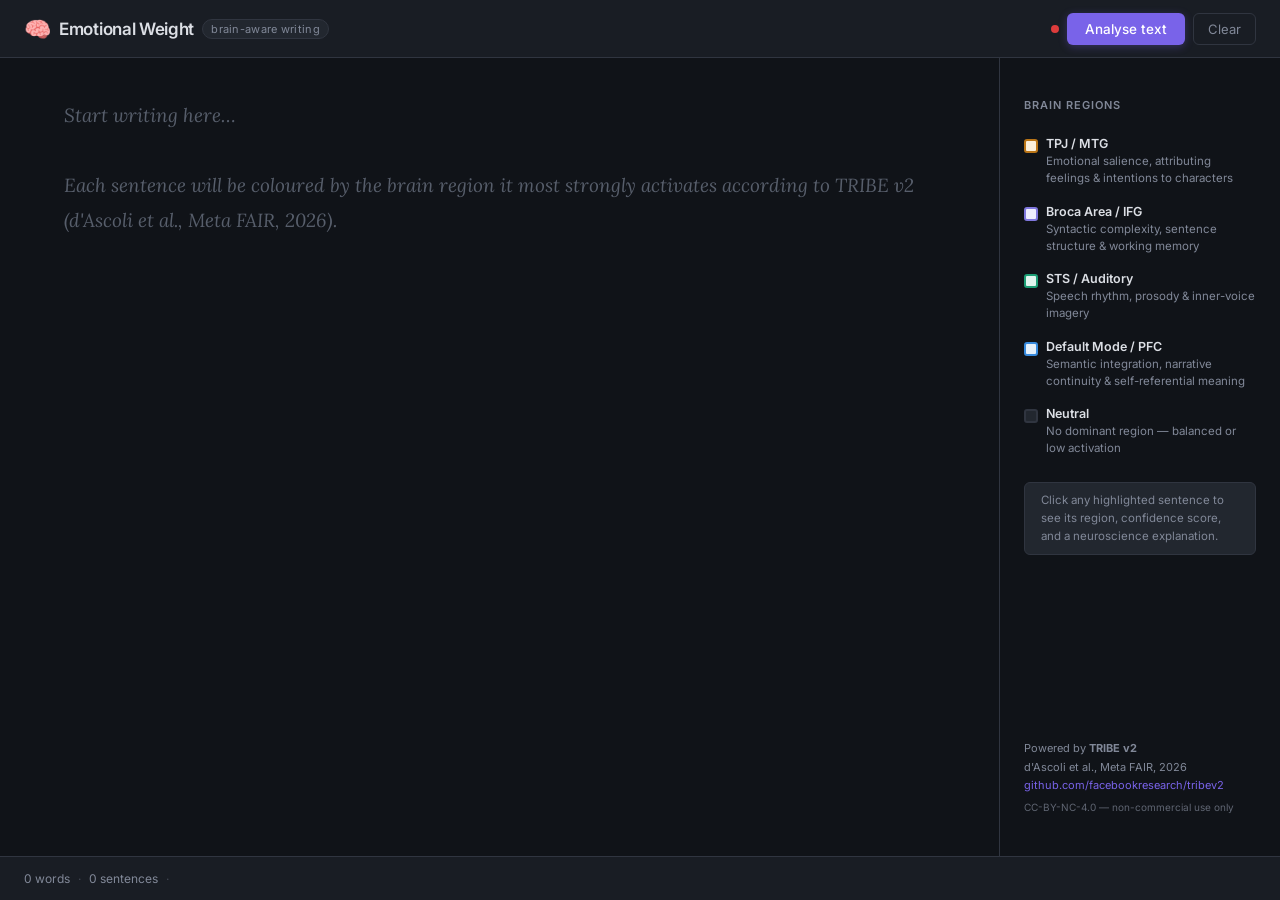
==== frontend/index.html @ 8e0008c5 "init: project scaffold, ROI atlas map, and static frontend shell" ====
<!DOCTYPE html>
<html lang="en">
<head>
  <meta charset="UTF-8" />
  <meta name="viewport" content="width=device-width, initial-scale=1.0" />
  <meta name="description" content="Emotional Weight — a brain-aware writing tool that uses TRIBE v2 to reveal which cortical regions your sentences activate." />
  <title>Emotional Weight — Brain-Aware Text Editor</title>
  <link rel="preconnect" href="https://fonts.googleapis.com" />
  <link rel="preconnect" href="https://fonts.gstatic.com" crossorigin />
  <link href="https://fonts.googleapis.com/css2?family=Inter:wght@300;400;500;600&family=Lora:ital,wght@0,400;0,500;1,400&display=swap" rel="stylesheet" />
  <link rel="stylesheet" href="style.css" />
</head>
<body>

  <!-- ── Header ──────────────────────────────────────────────────────────── -->
  <header class="app-header" role="banner">
    <div class="header-inner">
      <div class="brand">
        <span class="brand-icon" aria-hidden="true">🧠</span>
        <span class="brand-name">Emotional Weight</span>
        <span class="brand-tag">brain-aware writing</span>
      </div>
      <div class="header-actions">
        <span id="status-indicator" class="status-dot status-idle" title="Backend status"></span>
        <button id="btn-analyse" class="btn-primary" onclick="analyse()" aria-label="Analyse text for brain region activation">
          Analyse text
        </button>
        <button id="btn-clear" class="btn-ghost" onclick="clearEditor()" aria-label="Clear editor and reset highlights">
          Clear
        </button>
      </div>
    </div>
  </header>

  <!-- ── Main content area ────────────────────────────────────────────────── -->
  <main class="app-body" role="main">

    <!-- Writing panel -->
    <section class="writing-panel" aria-label="Text editor">

      <!-- Textarea (shown before analysis) -->
      <div id="editor-wrapper" class="editor-wrapper">
        <textarea
          id="editor"
          class="editor-textarea"
          placeholder="Start writing here…&#10;&#10;Each sentence will be coloured by the brain region it most strongly activates according to TRIBE v2 (d'Ascoli et al., Meta FAIR, 2026)."
          aria-label="Writing area"
          spellcheck="true"
        ></textarea>
      </div>

      <!-- Highlighted output (shown after analysis) -->
      <div id="output-wrapper" class="output-wrapper hidden" aria-live="polite" aria-label="Highlighted analysis output">
        <div id="output" class="output-content"></div>
        <button class="btn-ghost btn-edit" id="btn-edit" onclick="returnToEditor()" aria-label="Return to editing mode">
          ← Edit text
        </button>
      </div>

      <!-- Loading overlay -->
      <div id="loading-overlay" class="loading-overlay hidden" role="status" aria-label="Analysing text">
        <div class="spinner" aria-hidden="true"></div>
        <p class="loading-text">Running TRIBE v2…</p>
        <p class="loading-sub">Predicting cortical activation across 20,484 fsaverage5 vertices</p>
      </div>

    </section>

    <!-- Legend panel -->
    <aside class="legend-panel" role="complementary" aria-label="Brain region legend">
      <h2 class="legend-title">Brain Regions</h2>

      <ul class="legend-list" role="list">

        <li class="legend-item">
          <span class="legend-swatch swatch-tpj" aria-hidden="true"></span>
          <div class="legend-text">
            <strong class="legend-region">TPJ / MTG</strong>
            <span class="legend-desc">Emotional salience, attributing feelings &amp; intentions to characters</span>
          </div>
        </li>

        <li class="legend-item">
          <span class="legend-swatch swatch-broca" aria-hidden="true"></span>
          <div class="legend-text">
            <strong class="legend-region">Broca Area / IFG</strong>
            <span class="legend-desc">Syntactic complexity, sentence structure &amp; working memory</span>
          </div>
        </li>

        <li class="legend-item">
          <span class="legend-swatch swatch-sts" aria-hidden="true"></span>
          <div class="legend-text">
            <strong class="legend-region">STS / Auditory</strong>
            <span class="legend-desc">Speech rhythm, prosody &amp; inner-voice imagery</span>
          </div>
        </li>

        <li class="legend-item">
          <span class="legend-swatch swatch-dmn" aria-hidden="true"></span>
          <div class="legend-text">
            <strong class="legend-region">Default Mode / PFC</strong>
            <span class="legend-desc">Semantic integration, narrative continuity &amp; self-referential meaning</span>
          </div>
        </li>

        <li class="legend-item">
          <span class="legend-swatch swatch-neutral" aria-hidden="true"></span>
          <div class="legend-text">
            <strong class="legend-region">Neutral</strong>
            <span class="legend-desc">No dominant region — balanced or low activation</span>
          </div>
        </li>

      </ul>

      <div class="legend-note">
        <p>Click any highlighted sentence to see its region, confidence score, and a neuroscience explanation.</p>
      </div>

      <div class="legend-credit">
        <p>Powered by <strong>TRIBE v2</strong><br />d'Ascoli et al., Meta FAIR, 2026<br />
        <a href="https://github.com/facebookresearch/tribev2" target="_blank" rel="noopener" class="credit-link">github.com/facebookresearch/tribev2</a></p>
        <p class="license-note">CC-BY-NC-4.0 — non-commercial use only</p>
      </div>
    </aside>
  </main>

  <!-- ── Footer ───────────────────────────────────────────────────────────── -->
  <footer class="app-footer" role="contentinfo">
    <span id="word-count">0 words</span>
    <span class="footer-sep" aria-hidden="true">·</span>
    <span id="sentence-count">0 sentences</span>
    <span class="footer-sep" aria-hidden="true">·</span>
    <span id="region-summary" class="region-summary"></span>
  </footer>

  <!-- ── Tooltip / Popover ─────────────────────────────────────────────────── -->
  <div id="sentence-tooltip" class="sentence-tooltip hidden" role="dialog" aria-modal="false" aria-label="Sentence brain region details">
    <button class="tooltip-close" id="tooltip-close-btn" onclick="closeTooltip()" aria-label="Close tooltip">×</button>
    <div class="tooltip-region" id="tooltip-region-name"></div>
    <div class="tooltip-confidence" id="tooltip-confidence"></div>
    <p class="tooltip-explanation" id="tooltip-explanation"></p>
  </div>

  <script src="app.js"></script>
</body>
</html>
---- frontend/style.css ----
/* ============================================================
   Emotional Weight — Design System & Stylesheet
   ============================================================
   Typography : Inter (UI) + Lora (writing area — serif for prose)
   Color system: HSL-based tokens, dark-mode-ready
   ============================================================ */

/* ── Custom Properties (Design Tokens) ────────────────────── */
:root {
  /* Palette */
  --c-bg:            hsl(220, 20%, 8%);
  --c-surface:       hsl(220, 18%, 12%);
  --c-surface-2:     hsl(220, 16%, 16%);
  --c-border:        hsl(220, 14%, 22%);
  --c-text:          hsl(220, 15%, 88%);
  --c-text-muted:    hsl(220, 10%, 55%);
  --c-accent:        hsl(250, 75%, 65%);
  --c-accent-hover:  hsl(250, 80%, 72%);

  /* Region highlight tokens */
  --tpj-bg:          #FAEEDA;
  --tpj-border:      #BA7517;
  --tpj-text:        #5C3806;
  --broca-bg:        #EEEDFE;
  --broca-border:    #7F77DD;
  --broca-text:      #3B3584;
  --sts-bg:          #E1F5EE;
  --sts-border:      #1D9E75;
  --sts-text:        #0D5F45;
  --dmn-bg:          #E6F1FB;
  --dmn-border:      #378ADD;
  --dmn-text:        #1A4D80;

  /* Spacing */
  --sp-xs:   4px;
  --sp-sm:   8px;
  --sp-md:   16px;
  --sp-lg:   24px;
  --sp-xl:   40px;

  /* Typography */
  --font-ui:    'Inter', system-ui, sans-serif;
  --font-prose: 'Lora', Georgia, serif;

  /* Radii */
  --r-sm:  6px;
  --r-md:  10px;
  --r-lg:  16px;

  /* Transitions */
  --t-fast:  0.12s ease;
  --t-base:  0.22s ease;
}

/* ── Reset ────────────────────────────────────────────────── */
*, *::before, *::after { box-sizing: border-box; margin: 0; padding: 0; }

html { height: 100%; scroll-behavior: smooth; }

body {
  font-family: var(--font-ui);
  background: var(--c-bg);
  color: var(--c-text);
  min-height: 100vh;
  display: flex;
  flex-direction: column;
  -webkit-font-smoothing: antialiased;
}

/* ── Header ─────────────────────────────────────────────────── */
.app-header {
  position: sticky;
  top: 0;
  z-index: 100;
  background: var(--c-surface);
  border-bottom: 1px solid var(--c-border);
  padding: 0 var(--sp-lg);
  height: 58px;
  backdrop-filter: blur(12px);
  -webkit-backdrop-filter: blur(12px);
}

.header-inner {
  display: flex;
  align-items: center;
  justify-content: space-between;
  height: 100%;
  max-width: 1400px;
  margin: 0 auto;
  width: 100%;
}

.brand {
  display: flex;
  align-items: center;
  gap: var(--sp-sm);
}

.brand-icon { font-size: 22px; }

.brand-name {
  font-size: 17px;
  font-weight: 600;
  letter-spacing: -0.3px;
  color: var(--c-text);
}

.brand-tag {
  font-size: 11px;
  font-weight: 400;
  color: var(--c-text-muted);
  background: var(--c-surface-2);
  padding: 2px 8px;
  border-radius: 20px;
  border: 1px solid var(--c-border);
  letter-spacing: 0.3px;
  text-transform: lowercase;
}

.header-actions {
  display: flex;
  align-items: center;
  gap: var(--sp-sm);
}

/* ── Status Dot ─────────────────────────────────────────────── */
.status-dot {
  width: 8px;
  height: 8px;
  border-radius: 50%;
  display: inline-block;
  cursor: help;
  transition: background var(--t-base);
}
.status-idle    { background: var(--c-border); }
.status-loading { background: hsl(40, 90%, 55%); animation: pulse-dot 1.2s infinite; }
.status-ready   { background: hsl(150, 70%, 45%); }
.status-offline { background: hsl(0, 70%, 55%); }

@keyframes pulse-dot {
  0%, 100% { opacity: 1; }
  50%       { opacity: 0.35; }
}

/* ── Buttons ────────────────────────────────────────────────── */
.btn-primary {
  background: var(--c-accent);
  color: white;
  border: none;
  border-radius: var(--r-sm);
  padding: 8px 18px;
  font-family: var(--font-ui);
  font-size: 13.5px;
  font-weight: 500;
  cursor: pointer;
  transition: background var(--t-fast), transform var(--t-fast), box-shadow var(--t-fast);
  box-shadow: 0 2px 8px hsl(250 75% 65% / 0.3);
}
.btn-primary:hover  { background: var(--c-accent-hover); transform: translateY(-1px); box-shadow: 0 4px 16px hsl(250 75% 65% / 0.4); }
.btn-primary:active { transform: translateY(0); }
.btn-primary:disabled { opacity: 0.5; cursor: not-allowed; transform: none; }

.btn-ghost {
  background: transparent;
  color: var(--c-text-muted);
  border: 1px solid var(--c-border);
  border-radius: var(--r-sm);
  padding: 7px 14px;
  font-family: var(--font-ui);
  font-size: 13px;
  cursor: pointer;
  transition: color var(--t-fast), border-color var(--t-fast), background var(--t-fast);
}
.btn-ghost:hover {
  color: var(--c-text);
  border-color: var(--c-text-muted);
  background: var(--c-surface-2);
}
.btn-edit {
  display: block;
  margin: var(--sp-lg) auto 0;
}

/* ── Main body layout ────────────────────────────────────────── */
.app-body {
  display: grid;
  grid-template-columns: 1fr 280px;
  gap: 0;
  flex: 1;
  max-width: 1400px;
  width: 100%;
  margin: 0 auto;
}

/* ── Writing Panel ──────────────────────────────────────────── */
.writing-panel {
  position: relative;
  border-right: 1px solid var(--c-border);
  display: flex;
  flex-direction: column;
  min-height: calc(100vh - 58px - 44px); /* viewport minus header & footer */
}

.editor-wrapper, .output-wrapper {
  flex: 1;
  display: flex;
  flex-direction: column;
  padding: var(--sp-xl) clamp(var(--sp-lg), 5vw, 80px);
}

.editor-textarea {
  flex: 1;
  width: 100%;
  min-height: 480px;
  background: transparent;
  border: none;
  outline: none;
  resize: none;
  font-family: var(--font-prose);
  font-size: 19px;
  line-height: 1.85;
  color: var(--c-text);
  caret-color: var(--c-accent);
}
.editor-textarea::placeholder {
  color: hsl(220, 10%, 38%);
  font-style: italic;
}

/* ── Highlighted output ─────────────────────────────────────── */
.output-content {
  font-family: var(--font-prose);
  font-size: 19px;
  line-height: 1.85;
  color: hsl(0, 0%, 15%);  /* dark text on light highlights */
}

.sentence-span {
  display: inline;
  border-radius: 3px;
  padding: 2px 1px;
  cursor: pointer;
  transition: filter var(--t-fast), box-shadow var(--t-fast);
  border-left: 3px solid transparent;
  padding-left: 4px;
}
.sentence-span:hover { filter: brightness(0.93); box-shadow: 0 1px 6px rgba(0,0,0,0.12); }
.sentence-span:focus-visible { outline: 2px solid var(--c-accent); outline-offset: 2px; }

/* Region highlight classes */
.region-tpj {
  background: var(--tpj-bg);
  border-left-color: var(--tpj-border);
  color: var(--tpj-text);
}
.region-broca {
  background: var(--broca-bg);
  border-left-color: var(--broca-border);
  color: var(--broca-text);
}
.region-sts {
  background: var(--sts-bg);
  border-left-color: var(--sts-border);
  color: var(--sts-text);
}
.region-dmn {
  background: var(--dmn-bg);
  border-left-color: var(--dmn-border);
  color: var(--dmn-text);
}

/* ── Loading overlay ────────────────────────────────────────── */
.loading-overlay {
  position: absolute;
  inset: 0;
  background: hsl(220, 20%, 8%, 0.88);
  backdrop-filter: blur(6px);
  display: flex;
  flex-direction: column;
  align-items: center;
  justify-content: center;
  gap: var(--sp-md);
  z-index: 50;
}

.spinner {
  width: 44px;
  height: 44px;
  border: 3px solid var(--c-border);
  border-top-color: var(--c-accent);
  border-radius: 50%;
  animation: spin 0.8s linear infinite;
}
@keyframes spin { to { transform: rotate(360deg); } }

.loading-text {
  font-size: 16px;
  font-weight: 500;
  color: var(--c-text);
}
.loading-sub {
  font-size: 12px;
  color: var(--c-text-muted);
  text-align: center;
  max-width: 280px;
}

/* ── Legend panel ───────────────────────────────────────────── */
.legend-panel {
  padding: var(--sp-xl) var(--sp-lg);
  display: flex;
  flex-direction: column;
  gap: var(--sp-lg);
}

.legend-title {
  font-size: 11px;
  font-weight: 600;
  text-transform: uppercase;
  letter-spacing: 1px;
  color: var(--c-text-muted);
}

.legend-list {
  list-style: none;
  display: flex;
  flex-direction: column;
  gap: var(--sp-md);
}

.legend-item {
  display: flex;
  align-items: flex-start;
  gap: var(--sp-sm);
}

.legend-swatch {
  width: 14px;
  height: 14px;
  border-radius: 3px;
  flex-shrink: 0;
  margin-top: 3px;
  border: 2px solid transparent;
}
.swatch-tpj     { background: var(--tpj-bg);    border-color: var(--tpj-border); }
.swatch-broca   { background: var(--broca-bg);  border-color: var(--broca-border); }
.swatch-sts     { background: var(--sts-bg);    border-color: var(--sts-border); }
.swatch-dmn     { background: var(--dmn-bg);    border-color: var(--dmn-border); }
.swatch-neutral { background: var(--c-surface-2); border-color: var(--c-border); }

.legend-text { display: flex; flex-direction: column; gap: 2px; }

.legend-region {
  font-size: 12.5px;
  font-weight: 600;
  color: var(--c-text);
}
.legend-desc {
  font-size: 11.5px;
  color: var(--c-text-muted);
  line-height: 1.5;
}

.legend-note {
  background: var(--c-surface-2);
  border: 1px solid var(--c-border);
  border-radius: var(--r-sm);
  padding: var(--sp-sm) var(--sp-md);
  font-size: 11.5px;
  color: var(--c-text-muted);
  line-height: 1.6;
}

.legend-credit {
  margin-top: auto;
  font-size: 11px;
  color: var(--c-text-muted);
  line-height: 1.7;
}
.credit-link {
  color: var(--c-accent);
  text-decoration: none;
}
.credit-link:hover { text-decoration: underline; }
.license-note {
  margin-top: 4px;
  font-size: 10px;
  opacity: 0.7;
}

/* ── Footer ─────────────────────────────────────────────────── */
.app-footer {
  height: 44px;
  border-top: 1px solid var(--c-border);
  background: var(--c-surface);
  display: flex;
  align-items: center;
  padding: 0 var(--sp-lg);
  gap: var(--sp-sm);
  font-size: 12px;
  color: var(--c-text-muted);
  position: sticky;
  bottom: 0;
}
.footer-sep { opacity: 0.4; }
.region-summary { margin-left: auto; font-size: 11px; }

/* ── Sentence Tooltip / Popover ─────────────────────────────── */
.sentence-tooltip {
  position: absolute;
  z-index: 200;
  background: white;
  border: 1px solid var(--c-border);
  border-radius: var(--r-md);
  padding: var(--sp-md);
  max-width: 320px;
  box-shadow: 0 8px 32px rgba(0,0,0,0.22);
  animation: tooltip-in var(--t-base) ease;
}
@keyframes tooltip-in {
  from { opacity: 0; transform: translateY(6px); }
  to   { opacity: 1; transform: translateY(0); }
}
.tooltip-close {
  position: absolute;
  top: 8px; right: 10px;
  background: none; border: none;
  font-size: 18px; cursor: pointer;
  color: hsl(0,0%,55%);
  line-height: 1;
}
.tooltip-close:hover { color: hsl(0,0%,20%); }
.tooltip-region {
  font-size: 13px;
  font-weight: 600;
  color: hsl(250, 50%, 35%);
  margin-bottom: 2px;
  padding-right: 20px;
}
.tooltip-confidence {
  font-size: 11.5px;
  color: hsl(0,0%,55%);
  margin-bottom: var(--sp-sm);
  font-variant-numeric: tabular-nums;
}
.tooltip-explanation {
  font-size: 13px;
  line-height: 1.65;
  color: hsl(0,0%,25%);
}

/* ── Utility ─────────────────────────────────────────────────── */
.hidden { display: none !important; }
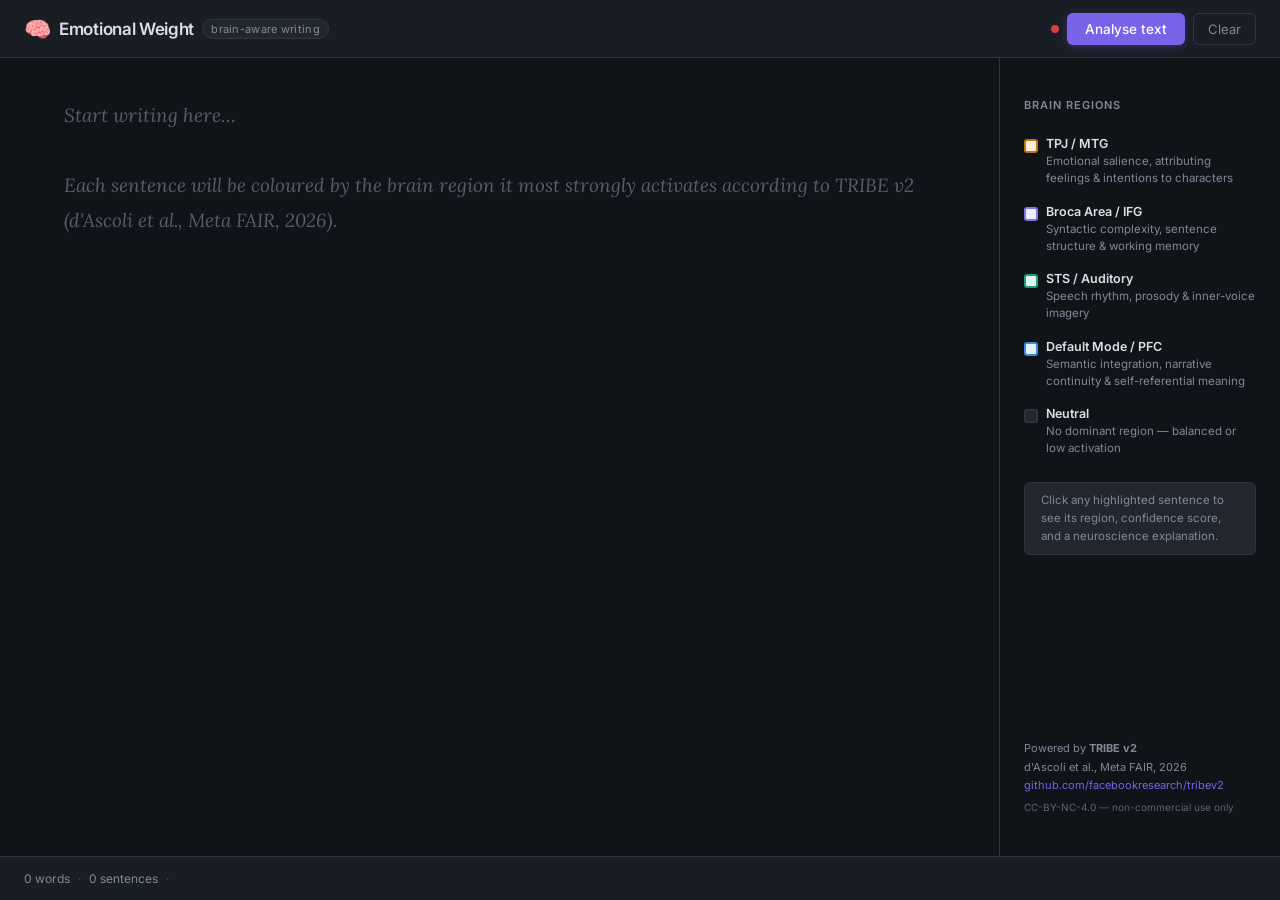
==== commit 56ba6b81: "fix: switch to free CPU tier -- torch.no_grad, OMP threads, 5-sentence cap, CPU UX notices" ====
--- a/frontend/index.html
+++ b/frontend/index.html
@@ -32,6 +32,12 @@
     </div>
   </header>
 
+  <!-- ── Error banner (shown on API failure) ──────────────────────────────── -->
+  <div id="error-banner" class="error-banner hidden" role="alert" aria-live="assertive">
+    <p id="error-message"></p>
+    <button class="error-dismiss" onclick="dismissError()" aria-label="Dismiss error">×</button>
+  </div>
+
   <!-- ── Main content area ────────────────────────────────────────────────── -->
   <main class="app-body" role="main">
 
@@ -60,8 +66,8 @@
       <!-- Loading overlay -->
       <div id="loading-overlay" class="loading-overlay hidden" role="status" aria-label="Analysing text">
         <div class="spinner" aria-hidden="true"></div>
-        <p class="loading-text">Running TRIBE v2…</p>
-        <p class="loading-sub">Predicting cortical activation across 20,484 fsaverage5 vertices</p>
+        <p class="loading-text">Running TRIBE v2 on CPU…</p>
+        <p class="loading-sub">Predicting cortical activation across 20,484 vertices · ~60–120 s per sentence on free CPU</p>
       </div>
 
     </section>
--- a/frontend/style.css
+++ b/frontend/style.css
@@ -228,24 +228,54 @@
 }
 
 /* ── Highlighted output ─────────────────────────────────────── */
+
+/*
+  The output wrapper uses a light background so that:
+  - Neutral sentences (no highlight) remain readable (dark text on off-white)
+  - Coloured highlight spans blend naturally with the content area
+*/
+.output-wrapper {
+  background: hsl(220, 20%, 97%);
+  border-radius: var(--r-lg) var(--r-lg) 0 0;
+  margin: var(--sp-lg) var(--sp-lg) 0;
+  border: 1px solid hsl(220, 20%, 88%);
+  border-bottom: none;
+}
+
 .output-content {
   font-family: var(--font-prose);
   font-size: 19px;
-  line-height: 1.85;
-  color: hsl(0, 0%, 15%);  /* dark text on light highlights */
+  line-height: 1.95;
+  color: hsl(220, 15%, 18%);  /* readable on the light output-wrapper bg */
+}
+
+/* Sentence enter animation (stagger controlled via JS animationDelay) */
+@keyframes sentence-in {
+  from { opacity: 0; transform: translateY(4px); }
+  to   { opacity: 1; transform: translateY(0); }
+}
+.sentence-enter {
+  animation: sentence-in 0.28s ease both;
 }
 
 .sentence-span {
   display: inline;
   border-radius: 3px;
-  padding: 2px 1px;
+  padding: 1px 2px;
   cursor: pointer;
   transition: filter var(--t-fast), box-shadow var(--t-fast);
   border-left: 3px solid transparent;
-  padding-left: 4px;
-}
-.sentence-span:hover { filter: brightness(0.93); box-shadow: 0 1px 6px rgba(0,0,0,0.12); }
-.sentence-span:focus-visible { outline: 2px solid var(--c-accent); outline-offset: 2px; }
+  padding-left: 5px;
+  margin-right: 1px;
+}
+.sentence-span:hover { filter: brightness(0.92); box-shadow: 0 1px 8px rgba(0,0,0,0.14); }
+.sentence-span:focus-visible { outline: 2px solid var(--c-accent); outline-offset: 2px; border-radius: 2px; }
+
+/* Neutral sentences — no highlight, inherit the output-wrapper's off-white bg */
+.sentence-span:not([class*="region-"]) {
+  color: hsl(220, 12%, 30%);
+  border-left-color: hsl(220, 12%, 80%);
+}
 
 /* Region highlight classes */
 .region-tpj {
@@ -388,6 +418,33 @@
   opacity: 0.7;
 }
 
+/* ── Error banner ────────────────────────────────────────────── */
+.error-banner {
+  background: hsl(0, 70%, 95%);
+  border: 1px solid hsl(0, 60%, 80%);
+  border-top: none;
+  padding: 10px var(--sp-lg);
+  display: flex;
+  align-items: center;
+  gap: var(--sp-sm);
+  font-size: 13px;
+  color: hsl(0, 55%, 35%);
+  animation: slide-down 0.2s ease;
+}
+@keyframes slide-down {
+  from { opacity: 0; transform: translateY(-6px); }
+  to   { opacity: 1; transform: translateY(0); }
+}
+.error-banner p { flex: 1; }
+.error-dismiss {
+  background: none; border: none;
+  font-size: 18px; cursor: pointer;
+  color: hsl(0, 40%, 55%);
+  flex-shrink: 0;
+  line-height: 1;
+}
+.error-dismiss:hover { color: hsl(0, 55%, 35%); }
+
 /* ── Footer ─────────────────────────────────────────────────── */
 .app-footer {
   height: 44px;
@@ -401,6 +458,7 @@
   color: var(--c-text-muted);
   position: sticky;
   bottom: 0;
+  z-index: 10;
 }
 .footer-sep { opacity: 0.4; }
 .region-summary { margin-left: auto; font-size: 11px; }
@@ -449,5 +507,24 @@
   color: hsl(0,0%,25%);
 }
 
+/* ── Responsive ─────────────────────────────────────────────── */
+@media (max-width: 768px) {
+  .app-body {
+    grid-template-columns: 1fr;
+  }
+  .legend-panel {
+    border-top: 1px solid var(--c-border);
+    border-right: none;
+    padding: var(--sp-lg);
+  }
+  .writing-panel {
+    border-right: none;
+  }
+  .output-wrapper {
+    margin: var(--sp-sm);
+  }
+  .brand-tag { display: none; }
+}
+
 /* ── Utility ─────────────────────────────────────────────────── */
 .hidden { display: none !important; }
